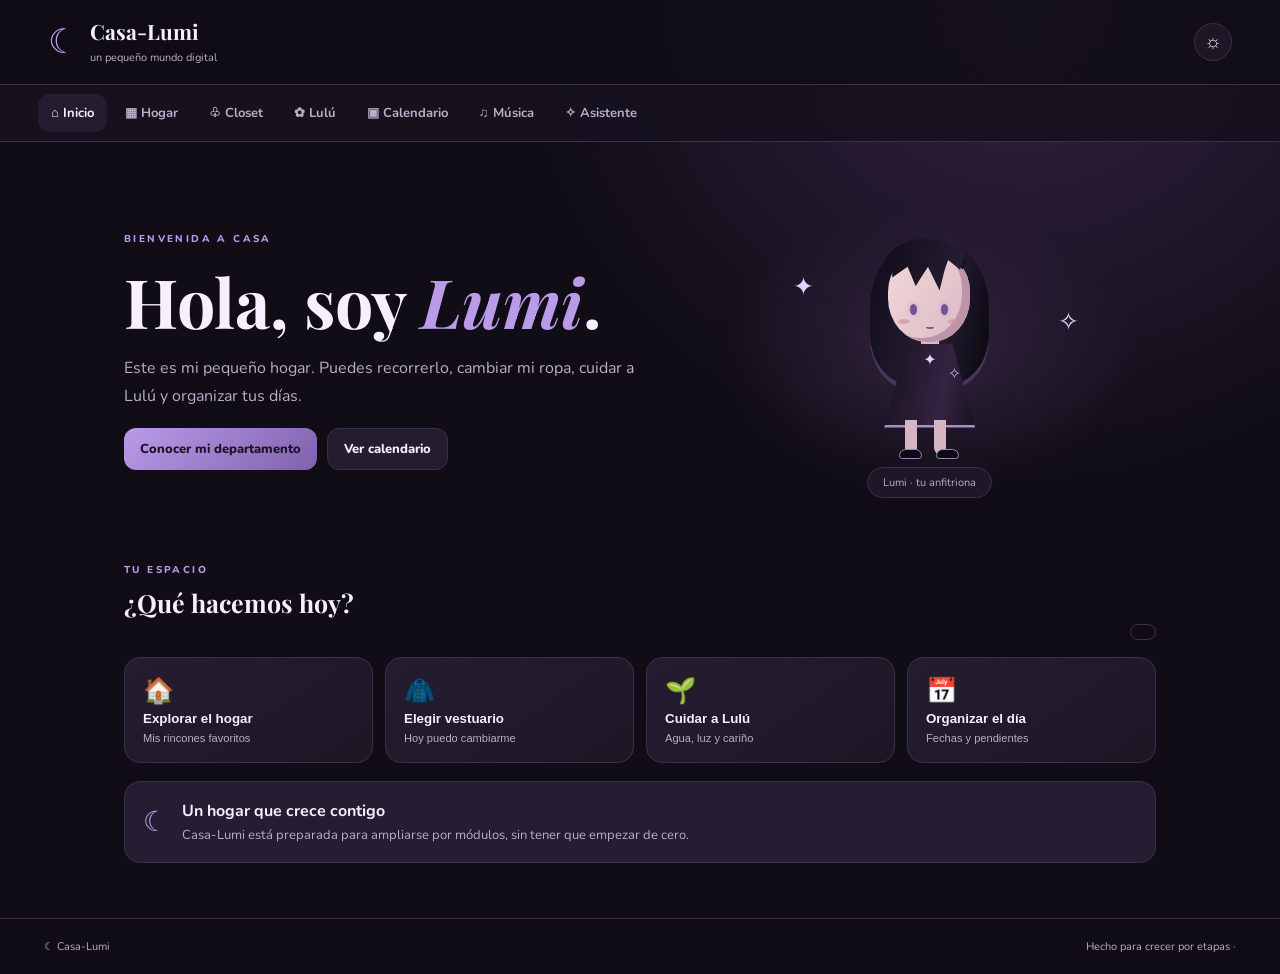
==== index.html @ 6a3a90c6 "Add files via upload" ====
<!doctype html>
<html lang="es">
<head>
<meta charset="utf-8"><meta name="viewport" content="width=device-width,initial-scale=1,viewport-fit=cover">
<meta name="theme-color" content="#17121f"><meta name="description" content="Casa-Lumi: el hogar digital de Lumi y Lulú">
<link rel="manifest" href="manifest.webmanifest"><link rel="icon" href="assets/icon.svg">
<link rel="stylesheet" href="styles.css"><title>Casa-Lumi</title>
</head>
<body>
<header class="topbar">
  <div class="brand"><span class="moon">☾</span><div><b>Casa-Lumi</b><small>un pequeño mundo digital</small></div></div>
  <div class="top-actions"><span id="clock"></span><button class="iconbtn" id="themeBtn" title="Cambiar ambiente">☼</button></div>
</header>
<nav class="tabs" aria-label="Secciones">
<button class="tab active" data-page="home">⌂ <span>Inicio</span></button>
<button class="tab" data-page="rooms">▦ <span>Hogar</span></button>
<button class="tab" data-page="closet">♧ <span>Closet</span></button>
<button class="tab" data-page="lulu">✿ <span>Lulú</span></button>
<button class="tab" data-page="calendar">▣ <span>Calendario</span></button>
<button class="tab" data-page="music">♫ <span>Música</span></button>
<button class="tab" data-page="assistant">✧ <span>Asistente</span></button>
</nav>
<main>
<section class="page active" id="page-home">
  <div class="hero">
    <div class="hero-copy"><p class="eyebrow">BIENVENIDA A CASA</p><h1>Hola, soy <em>Lumi</em>.</h1>
      <p>Este es mi pequeño hogar. Puedes recorrerlo, cambiar mi ropa, cuidar a Lulú y organizar tus días.</p>
      <div class="actions"><button class="primary" data-go="rooms">Conocer mi departamento</button><button class="secondary" data-go="calendar">Ver calendario</button></div>
    </div>
    <div class="character-wrap"><div class="spark s1">✦</div><div class="spark s2">✧</div><div id="lumi" class="lumi idle" aria-label="Personaje Lumi">
      <div class="hair back"></div><div class="body"><div class="neck"></div><div class="face"><span class="bang"></span><i class="eye left"></i><i class="eye right"></i><span class="blush l"></span><span class="blush r"></span><span class="mouth"></span></div><div class="hair front"></div></div>
      <div class="outfit"><span class="collar">✦</span><span class="bow">✧</span></div><div class="legs"><i></i><i></i></div><div class="shoes"><i></i><i></i></div>
    </div><div class="nameplate">Lumi · tu anfitriona</div></div>
  </div>
  <div class="section-head"><div><p class="eyebrow">TU ESPACIO</p><h2>¿Qué hacemos hoy?</h2></div><span class="soft-pill" id="dateLabel"></span></div>
  <div class="quick-grid">
    <button class="quick-card" data-go="rooms"><span>🏠</span><b>Explorar el hogar</b><small>Mis rincones favoritos</small></button>
    <button class="quick-card" data-go="closet"><span>🧥</span><b>Elegir vestuario</b><small>Hoy puedo cambiarme</small></button>
    <button class="quick-card" data-go="lulu"><span>🌱</span><b>Cuidar a Lulú</b><small>Agua, luz y cariño</small></button>
    <button class="quick-card" data-go="calendar"><span>📅</span><b>Organizar el día</b><small>Fechas y pendientes</small></button>
  </div>
  <div class="quote-card"><span>☾</span><div><b>Un hogar que crece contigo</b><p>Casa-Lumi está preparada para ampliarse por módulos, sin tener que empezar de cero.</p></div></div>
</section>

<section class="page" id="page-rooms">
  <div class="section-head"><div><p class="eyebrow">RECORRIDO</p><h1>Mi departamento</h1><p class="muted">Elige una habitación para visitarla conmigo.</p></div></div>
  <div class="room-layout"><div class="room-list" id="roomList"></div><article class="room-detail" id="roomDetail"><div class="room-art bedroom"><span>☾</span><span>✦</span><span>✧</span></div><h2>Mi dormitorio</h2><p>Un rincón tranquilo para descansar.</p></article></div>
  <div class="character-actions"><button class="secondary" data-action="walk">Caminar</button><button class="secondary" data-action="sit">Sentarme</button><button class="secondary" data-action="read">Leer</button><button class="secondary" data-action="rest">Descansar</button><span id="actionStatus" class="muted">Lumi está en casa.</span></div>
</section>

<section class="page" id="page-closet">
  <p class="eyebrow">ARMARIO DE LUMI</p><h1>Mi closet</h1><p class="muted">Selecciona un conjunto. El personaje conservará su identidad y cambiará su ropa.</p>
  <div class="two-col"><div class="panel"><label for="season">Temporada / ocasión</label><select id="season"><option value="everyday">Cotidiano</option><option value="summer">Verano · dic-feb</option><option value="autumn">Otoño · mar-may</option><option value="winter">Invierno · jun-ago</option><option value="spring">Primavera · sep-nov</option><option value="party">Celebración</option><option value="sleep">Pijama</option></select><div id="outfitList" class="outfit-list"></div></div>
  <div class="panel closet-preview"><div class="character-wrap small"><div class="lumi idle" id="lumiPreview"><div class="hair back"></div><div class="body"><div class="neck"></div><div class="face"><span class="bang"></span><i class="eye left"></i><i class="eye right"></i><span class="blush l"></span><span class="blush r"></span><span class="mouth"></span></div><div class="hair front"></div></div><div class="outfit"><span class="collar">✦</span><span class="bow">✧</span></div><div class="legs"><i></i><i></i></div><div class="shoes"><i></i><i></i></div></div></div><h3 id="outfitName">Conjunto habitual</h3><p id="outfitDescription" class="muted">Negro y lavanda, con detalles plateados.</p></div></div>
</section>

<section class="page" id="page-lulu">
  <p class="eyebrow">RINCÓN VERDE</p><h1>Lulú 🌱</h1><p class="muted">Nuestra suculenta virtual. Sus cuidados se guardan en este dispositivo.</p>
  <div class="lulu-layout"><div class="panel plant-panel"><div class="plant"><div class="leaf l1"></div><div class="leaf l2"></div><div class="leaf l3"></div><div class="leaf l4"></div><div class="plant-face">:3</div><div class="pot"><span>✦</span></div></div><h2 id="luluMood">Lulú está contenta</h2><p id="luluMessage" class="muted">Gracias por venir a visitarme.</p><div class="care-stats"><div><label>Agua</label><div class="meter"><i id="waterBar"></i></div><small id="waterText"></small></div><div><label>Luz</label><div class="meter"><i id="lightBar"></i></div><small id="lightText"></small></div><div><label>Ánimo</label><div class="meter"><i id="loveBar"></i></div><small id="loveText"></small></div></div><div class="actions centered"><button class="primary" id="waterBtn">💧 Regar</button><button class="secondary" id="lightBtn">☀ Dar luz</button><button class="secondary" id="talkPlantBtn">♡ Acompañar</button></div></div>
  <div class="panel"><h3>Cuidados recientes</h3><ul id="careHistory" class="history"></ul><p class="tiny muted">Es un juego de cuidado virtual; no sustituye las necesidades de una planta real. Los indicadores son suaves y no hay pérdida permanente de Lulú.</p></div></div>
</section>

<section class="page" id="page-calendar">
  <p class="eyebrow">ORGANIZACIÓN</p><h1>Calendario de Lumi</h1><p class="muted">Anota acontecimientos, tareas y recordatorios importantes.</p>
  <div class="calendar-toolbar"><button class="secondary" id="prevMonth">‹</button><h2 id="monthTitle"></h2><button class="secondary" id="nextMonth">›</button><button class="secondary" id="todayBtn">Hoy</button></div>
  <div class="calendar-grid" id="calendarGrid"></div>
  <div class="calendar-bottom"><div class="panel"><h3 id="selectedDateTitle">Eventos del día</h3><div id="eventList"></div></div>
  <form class="panel event-form" id="eventForm"><h3>Agregar evento</h3><label>Título<input id="eventTitle" required maxlength="90" placeholder="Ej. Cumpleaños"></label><label>Fecha<input id="eventDate" type="date" required></label><label>Hora (opcional)<input id="eventTime" type="time"></label><label>Categoría<select id="eventCategory"><option>Personal</option><option>Familia</option><option>Trabajo</option><option>Celebración</option><option>Recordatorio</option></select></label><label>Notas<textarea id="eventNotes" rows="2" placeholder="Detalles importantes..."></textarea></label><button class="primary" type="submit">Guardar evento</button></form></div>
  <div class="actions"><button class="secondary" id="exportBtn">Exportar respaldo</button><label class="secondary file-label">Importar respaldo<input type="file" id="importFile" accept="application/json"></label></div>
</section>

<section class="page" id="page-music">
  <p class="eyebrow">AMBIENTE MUSICAL</p><h1>Música en casa</h1><p class="muted">Accesos a tus plataformas favoritas. La reproducción depende de las funciones y permisos de cada servicio.</p>
  <div class="music-grid"><div class="panel music-card"><div class="music-icon">♫</div><h2>Spotify</h2><p>Abre Spotify para elegir tus canciones o listas. La integración oficial avanzada requiere autorización de tu cuenta y configuración adicional.</p><a class="primary linkbtn" href="https://open.spotify.com/" target="_blank" rel="noopener">Abrir Spotify</a><label>Enlace a una lista o canción<input id="spotifyUrl" type="url" placeholder="https://open.spotify.com/playlist/..."></label><button class="secondary" id="spotifySave">Guardar enlace</button><div id="spotifySaved" class="saved-link"></div></div>
  <div class="panel music-card"><div class="music-icon">▶</div><h2>YouTube</h2><p>Pega un enlace de video o lista para abrirlo aquí mediante el reproductor integrado cuando el contenido permita inserción.</p><label>Enlace de YouTube<input id="youtubeUrl" type="url" placeholder="https://www.youtube.com/watch?v=..."></label><button class="secondary" id="youtubeLoad">Cargar reproductor</button><div id="youtubePlayer" class="youtube-player"><p class="muted">Tu reproductor aparecerá aquí.</p></div></div></div>
  <p class="tiny muted">La aplicación no solicita ni guarda contraseñas. Nunca compartas credenciales en esta página.</p>
</section>

<section class="page" id="page-assistant">
  <p class="eyebrow">ESCRITORIO DE LUMI</p><h1>Mi espacio de asistente</h1>
  <div class="panel"><div class="assistant-intro"><div class="mini-avatar">☾</div><div><h2>Estoy aquí para organizar contigo.</h2><p class="muted">En esta primera versión puedo guardar notas y tareas localmente. Para conversar con una IA real se necesita conectar un backend seguro.</p></div></div>
  <form id="noteForm" class="note-form"><label>Nueva nota o tarea<textarea id="noteText" rows="3" placeholder="Escribe algo que quieras guardar..."></textarea></label><button class="primary">Guardar nota</button></form><h3>Mis notas</h3><ul id="notesList" class="history"></ul></div>
  <div class="panel warning"><b>Conexión de IA pendiente</b><p>El proyecto incluye una guía para conectar un servicio de IA mediante un servidor seguro. No pongas claves secretas en GitHub, HTML o JavaScript público.</p></div>
</section>
</main>
<footer><span>☾ Casa-Lumi</span><span>Hecho para crecer por etapas · <span id="year"></span></span></footer>
<script src="app.js"></script>
</body></html>
---- styles.css ----
@import url('https://fonts.googleapis.com/css2?family=Nunito:wght@400;600;700;800&family=Playfair+Display:ital,wght@0,600;0,700;1,600&display=swap');
:root{--bg:#100d16;--panel:#1c1725;--panel2:#241d30;--text:#f5efff;--muted:#b9adc8;--accent:#b99be8;--accent2:#8061ad;--line:#3b304b;--pink:#d8a8c7;--shadow:0 16px 45px #0005}
*{box-sizing:border-box}body{margin:0;background:radial-gradient(ellipse at 80% 0%,#342344 0,transparent 35%),var(--bg);color:var(--text);font-family:Nunito,system-ui,sans-serif;min-height:100vh}.topbar{display:flex;align-items:center;justify-content:space-between;padding:17px clamp(16px,4vw,48px);border-bottom:1px solid var(--line);background:#100d16d9;position:sticky;top:0;z-index:5;backdrop-filter:blur(14px)}.brand{display:flex;align-items:center;gap:12px}.brand b{display:block;font:700 21px 'Playfair Display',serif}.brand small{color:var(--muted);font-size:11px}.moon{font-size:34px;color:var(--accent)}.top-actions{display:flex;gap:12px;align-items:center;color:var(--muted);font-size:12px}.iconbtn{border:1px solid var(--line);background:var(--panel);color:var(--text);border-radius:50%;width:38px;height:38px;font-size:19px}.tabs{display:flex;gap:5px;padding:9px clamp(8px,3vw,38px);overflow:auto;position:sticky;top:70px;z-index:4;background:#17121feb;backdrop-filter:blur(12px);border-bottom:1px solid var(--line)}.tab{white-space:nowrap;background:transparent;color:var(--muted);border:0;border-radius:12px;padding:10px 13px;font:700 13px Nunito;cursor:pointer}.tab.active,.tab:hover{background:var(--panel2);color:var(--text)}main{max-width:1120px;margin:auto;padding:28px clamp(15px,4vw,44px) 55px}.page{display:none;animation:fade .3s ease}.page.active{display:block}@keyframes fade{from{opacity:.35;transform:translateY(5px)}to{opacity:1;transform:none}}h1,h2,h3,p{margin-top:0}h1{font:700 clamp(30px,5vw,46px) 'Playfair Display',serif;margin-bottom:9px}h2{font:700 25px 'Playfair Display',serif}h3{font-size:18px}.muted{color:var(--muted)}.eyebrow{font-size:10px;letter-spacing:2.4px;color:var(--accent);font-weight:800;margin-bottom:9px}.hero{display:grid;grid-template-columns:1.1fr .9fr;align-items:center;gap:24px;padding:26px 0 42px}.hero-copy>p:not(.eyebrow){color:var(--muted);max-width:520px;line-height:1.7}.hero h1{font-size:clamp(40px,7vw,68px)}h1 em{color:var(--accent);font-style:italic}.actions{display:flex;gap:10px;flex-wrap:wrap;margin-top:18px}.primary,.secondary{border:1px solid var(--line);border-radius:12px;padding:11px 16px;font:800 13px Nunito;cursor:pointer;text-decoration:none;display:inline-flex;align-items:center;justify-content:center}.primary{background:linear-gradient(135deg,#b99be8,#8061ad);color:#1b1224;border:0}.secondary{background:var(--panel2);color:var(--text)}button:hover,.linkbtn:hover{filter:brightness(1.12);transform:translateY(-1px)}.character-wrap{min-height:310px;display:flex;align-items:center;justify-content:center;position:relative;background:radial-gradient(ellipse,#44305288,transparent 65%)}.nameplate{position:absolute;bottom:8px;background:#211a2ccc;border:1px solid var(--line);padding:7px 15px;border-radius:20px;color:var(--muted);font-size:11px}.spark{position:absolute;color:#e4d4ff;font-size:25px;animation:twinkle 2.5s infinite}.s1{top:24%;left:20%}.s2{top:35%;right:17%;animation-delay:1s}@keyframes twinkle{50%{opacity:.25;transform:scale(.7)}}.lumi{position:relative;width:150px;height:245px;transform-origin:bottom center;animation:breathe 3.4s ease-in-out infinite}.lumi .hair.back{position:absolute;width:119px;height:148px;left:16px;top:8px;background:linear-gradient(100deg,#100d19,#282036 55%,#090810);border-radius:48% 48% 35% 35%;box-shadow:0 5px 0 #49355f}.body{position:absolute;top:0;left:29px;width:92px;height:132px}.face{position:absolute;top:22px;left:5px;width:82px;height:91px;border-radius:45% 45% 48% 48%;background:linear-gradient(120deg,#f2d9d8,#d9b8c4);box-shadow:inset -8px -4px #bd94a8}.bang{position:absolute;top:-3px;left:4px;width:78px;height:40px;background:#17121f;border-radius:60% 60% 30% 20%;clip-path:polygon(0 0,100% 0,91% 55%,72% 30%,61% 88%,48% 42%,32% 90%,22% 45%,0 75%)}.eye{position:absolute;top:53px;width:7px;height:11px;background:#74528e;border-radius:50%;box-shadow:0 0 4px #b99be8}.eye.left{left:22px}.eye.right{right:22px}.blush{position:absolute;top:68px;width:12px;height:5px;background:#d68fa9;border-radius:50%;opacity:.7}.blush.l{left:10px}.blush.r{right:10px}.mouth{position:absolute;top:74px;left:38px;width:8px;height:4px;border-bottom:2px solid #865c70;border-radius:50%}.hair.front{position:absolute;top:10px;left:2px;width:85px;height:52px;border-radius:55% 55% 20% 15%;background:linear-gradient(110deg,#100d19,#2b2038);clip-path:polygon(0 0,100% 0,88% 60%,73% 40%,64% 100%,49% 50%,36% 92%,24% 45%,0 70%)}.neck{position:absolute;top:105px;left:38px;width:18px;height:20px;background:#dcb8c2}.outfit{position:absolute;top:115px;left:30px;width:91px;height:84px;background:linear-gradient(100deg,#17121f,#352342 65%,#17121f);clip-path:polygon(25% 0,75% 0,100% 100%,0 100%);border-bottom:3px solid #a88bc9}.collar{position:absolute;top:5px;left:39px;color:#e3d1ff}.bow{position:absolute;top:19px;right:14px;color:#c5a8e9}.legs{position:absolute;top:191px;left:51px;display:flex;gap:17px}.legs i{width:12px;height:34px;background:#d6b4c1;border-radius:0 0 7px 7px}.shoes{position:absolute;top:220px;left:45px;display:flex;gap:14px}.shoes i{width:23px;height:10px;border-radius:10px 10px 5px 5px;background:#0c0a12;border:1px solid #9e83c1}.lumi.walk{animation:walk .65s ease-in-out infinite alternate}.lumi.sit{transform:scaleY(.78) translateY(24px)}.lumi.read .face{transform:rotate(5deg)}.lumi.rest{transform:rotate(90deg) translateX(18px) scale(.85)}@keyframes breathe{50%{transform:translateY(-4px)}}@keyframes walk{to{transform:translateX(8px) rotate(2deg)}}.section-head{display:flex;justify-content:space-between;align-items:end;gap:12px;margin:15px 0 17px}.soft-pill{border:1px solid var(--line);border-radius:30px;padding:7px 12px;color:var(--muted);font-size:11px}.quick-grid{display:grid;grid-template-columns:repeat(4,1fr);gap:12px}.quick-card{display:flex;flex-direction:column;align-items:flex-start;gap:6px;text-align:left;padding:18px;border:1px solid var(--line);border-radius:16px;background:linear-gradient(145deg,var(--panel2),var(--panel));color:var(--text);cursor:pointer}.quick-card>span{font-size:25px}.quick-card small{color:var(--muted)}.quote-card{display:flex;gap:14px;align-items:center;padding:18px;margin-top:18px;background:#251d31;border:1px solid var(--line);border-radius:16px}.quote-card>span{font-size:28px;color:var(--accent)}.quote-card p{margin:4px 0 0;color:var(--muted);font-size:13px}.room-layout{display:grid;grid-template-columns:250px 1fr;gap:16px}.room-list{display:grid;gap:8px;align-content:start}.room-choice{padding:13px;border:1px solid var(--line);border-radius:12px;background:var(--panel);color:var(--text);text-align:left;cursor:pointer}.room-choice.active{border-color:var(--accent);background:var(--panel2)}.room-detail,.panel{background:var(--panel);border:1px solid var(--line);border-radius:18px;padding:20px}.room-art{height:180px;border-radius:13px;margin-bottom:17px;display:flex;align-items:center;justify-content:center;font-size:42px;gap:35px;background:linear-gradient(145deg,#49345b,#1b1524 70%);position:relative;overflow:hidden}.room-art:before{content:"";position:absolute;width:110px;height:110px;border-radius:50%;background:#d9c4f0;opacity:.1;right:15%;top:15%}.room-art span{z-index:1;color:#eadbff}.character-actions{display:flex;align-items:center;gap:8px;flex-wrap:wrap;margin-top:15px}.two-col,.lulu-layout,.calendar-bottom,.music-grid{display:grid;grid-template-columns:1fr 1fr;gap:16px;margin-top:18px}.panel label,.event-form label,.music-card label{display:grid;gap:6px;color:var(--muted);font-size:12px;margin:12px 0}.panel input,.panel select,.panel textarea,.music-card input{width:100%;padding:11px;border:1px solid var(--line);border-radius:10px;background:#120e19;color:var(--text);font:14px Nunito}.outfit-list{display:grid;gap:8px;margin-top:15px}.outfit-option{background:var(--panel2);border:1px solid var(--line);padding:11px;border-radius:10px;text-align:left;color:var(--text);cursor:pointer}.outfit-option.active{border-color:var(--accent)}.closet-preview{display:flex;flex-direction:column;align-items:center;justify-content:center;text-align:center;min-height:350px}.character-wrap.small{min-height:260px;width:100%}.character-wrap.small .lumi{transform:scale(.9)}.plant-panel{text-align:center}.plant{height:185px;position:relative;width:190px;margin:5px auto 15px}.leaf{position:absolute;background:linear-gradient(145deg,#a9c99d,#547d67);border:2px solid #344f43;width:46px;height:70px;border-radius:90% 10% 90% 10%;left:72px;top:35px;transform-origin:bottom center}.leaf.l1{transform:rotate(-45deg);left:35px;top:52px}.leaf.l2{transform:rotate(45deg);left:105px;top:52px}.leaf.l3{transform:rotate(-15deg);left:54px;top:17px}.leaf.l4{transform:rotate(15deg);left:91px;top:15px}.plant-face{position:absolute;z-index:2;top:91px;left:81px;color:#27372c;font-weight:900;font-size:13px}.pot{position:absolute;bottom:0;left:55px;width:80px;height:66px;background:linear-gradient(90deg,#100d16,#30283a,#100d16);clip-path:polygon(0 0,100% 0,86% 100%,14% 100%);border-top:4px solid #aaa0b9;color:#d6c2ed;padding-top:15px}.care-stats{display:grid;gap:11px;text-align:left;margin:20px 0}.care-stats>div{display:grid;grid-template-columns:55px 1fr 45px;gap:8px;align-items:center;font-size:12px}.meter{height:8px;background:#0d0a12;border-radius:9px;overflow:hidden}.meter i{display:block;height:100%;background:linear-gradient(90deg,#8c73b1,#b4d5a1);width:50%;border-radius:9px}.centered{justify-content:center}.history{padding-left:20px;color:var(--muted);font-size:13px;line-height:1.9}.tiny{font-size:11px;line-height:1.6}.calendar-toolbar{display:flex;align-items:center;gap:10px;margin:20px 0}.calendar-toolbar h2{margin:0 auto 0 5px}.calendar-grid{display:grid;grid-template-columns:repeat(7,1fr);gap:5px}.day-name{text-align:center;color:var(--muted);font-size:11px;padding:8px 0}.day-cell{min-height:62px;border:1px solid var(--line);background:var(--panel);border-radius:9px;color:var(--text);padding:7px;text-align:left;cursor:pointer;font:13px Nunito}.day-cell.muted-day{opacity:.35}.day-cell.today{border-color:var(--accent)}.day-cell.selected{background:#45345a}.day-cell.has-event:after{content:"•";display:block;color:#c6a5ed;font-size:19px;line-height:10px}.calendar-bottom{align-items:start}.event-item{padding:10px 0;border-bottom:1px solid var(--line);display:flex;justify-content:space-between;gap:10px;font-size:13px}.event-item button{background:transparent;border:0;color:#dba7c4;cursor:pointer}.file-label{cursor:pointer}.file-label input{display:none}.music-icon{font-size:36px;color:var(--accent)}.linkbtn{margin:5px 0 12px}.youtube-player iframe{width:100%;aspect-ratio:16/9;border:0;border-radius:12px}.saved-link a{color:var(--accent)}.assistant-intro{display:flex;gap:14px;align-items:center}.mini-avatar{width:56px;height:56px;display:grid;place-items:center;background:var(--panel2);border-radius:50%;font-size:30px;color:var(--accent)}.note-form{display:flex;gap:12px;align-items:end}.note-form label{flex:1}.note-item{display:flex;justify-content:space-between;gap:10px;border-bottom:1px solid var(--line);padding:9px 0}.note-item button{background:none;border:0;color:#dba7c4}.warning{margin-top:16px;border-color:#725a42}.warning p{color:var(--muted);margin:6px 0 0;font-size:13px}footer{border-top:1px solid var(--line);padding:20px clamp(15px,4vw,44px);display:flex;justify-content:space-between;color:var(--muted);font-size:11px}
body.light{--bg:#eee8f5;--panel:#fffaff;--panel2:#f1e9fa;--text:#30253a;--muted:#74677e;--line:#d9cbe5;background:radial-gradient(ellipse at 80% 0%,#e1d1f2,transparent 40%),var(--bg)}body.light .topbar,body.light .tabs{background:#f7f1f9ed}body.light .panel input,body.light .panel select,body.light .panel textarea{background:#fffaff;color:#30253a}
@media(max-width:720px){.tabs{top:68px}.tab{padding:9px 10px}.tab span{font-size:11px}.hero{grid-template-columns:1fr;padding-top:12px}.hero-copy{text-align:center}.hero-copy>p:not(.eyebrow){margin-inline:auto}.actions{justify-content:center}.character-wrap{min-height:280px}.quick-grid{grid-template-columns:repeat(2,1fr)}.room-layout{grid-template-columns:1fr}.room-list{grid-template-columns:repeat(2,1fr)}.two-col,.lulu-layout,.calendar-bottom,.music-grid{grid-template-columns:1fr}.calendar-grid{gap:3px}.day-cell{min-height:48px;padding:5px;font-size:12px}.day-name{font-size:9px}.note-form{display:block}.note-form button{width:100%}.section-head{align-items:start;flex-direction:column}.top-actions #clock{display:none}}

/* Variantes visuales del vestuario: el mismo personaje conserva su identidad. */
.lumi[class*="look-summer"] .outfit{background:linear-gradient(100deg,#46335c,#a78acb 65%,#46335c);border-bottom-color:#e5d3fa}
.lumi[class*="look-autumn"] .outfit{background:linear-gradient(100deg,#211822,#76516c 65%,#211822);border-bottom-color:#c99c83}
.lumi[class*="look-winter"] .outfit{background:linear-gradient(100deg,#11131e,#46506d 65%,#11131e);border-bottom-color:#c5d1e7}
.lumi[class*="look-spring"] .outfit{background:linear-gradient(100deg,#261a32,#866b9f 65%,#261a32);border-bottom-color:#d6b4d6}
.lumi[class*="look-party"] .outfit{background:linear-gradient(100deg,#09080e,#5d3e70 65%,#09080e);border-bottom-color:#e4d0ff}
.lumi[class*="look-sleep"] .outfit{background:linear-gradient(100deg,#28203a,#51466a 65%,#28203a);border-bottom-color:#c8b6e9}
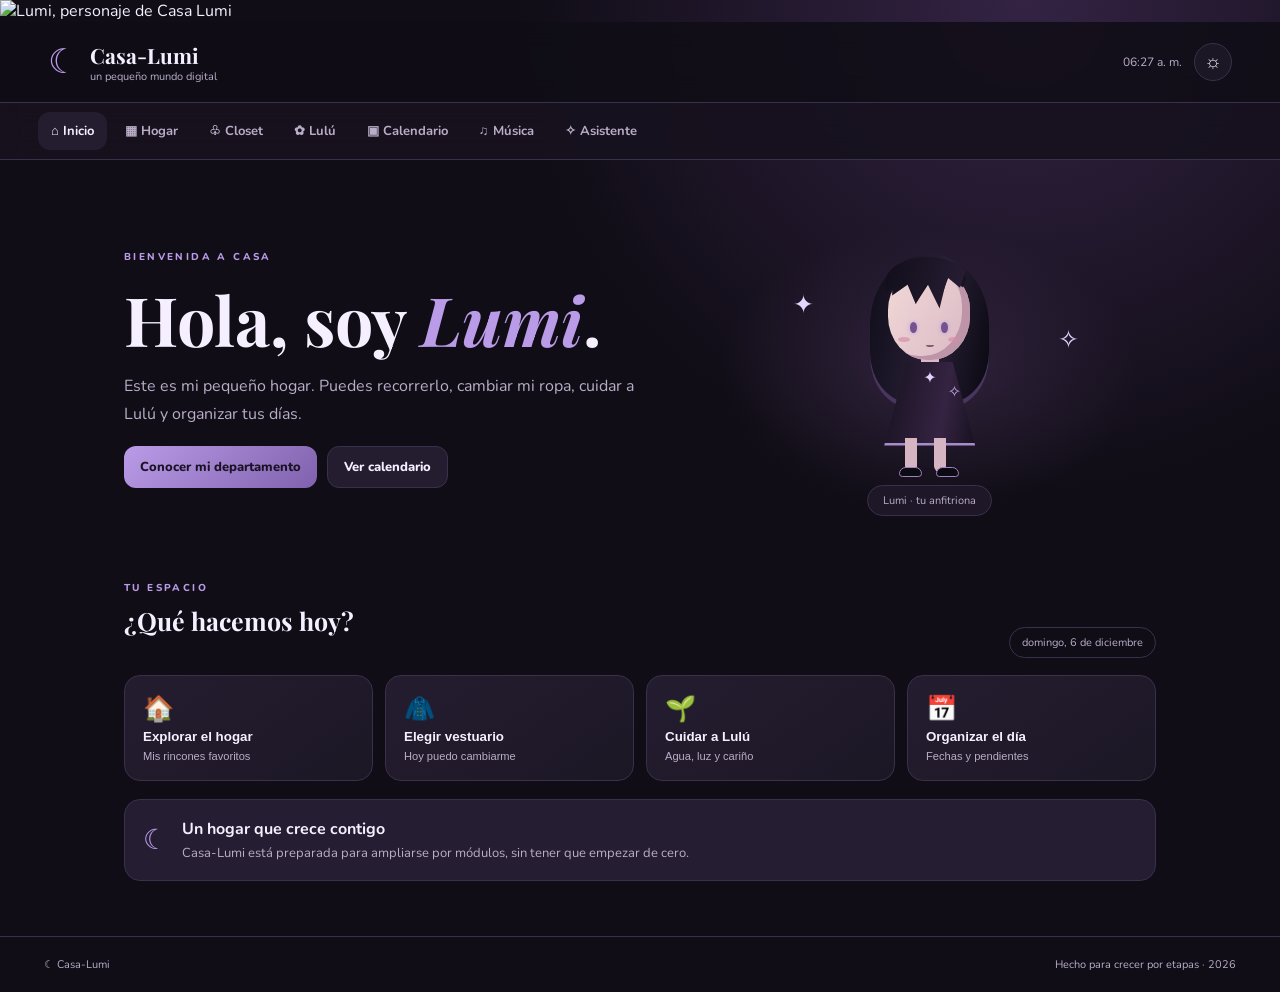
==== commit b0f0bb8b: "Add Lumi character image to index.html" ====
--- a/index.html
+++ b/index.html
@@ -1,3 +1,9 @@
+<div class="lumi-personaje">
+  <img
+    src="assets/lumi.gif"
+    alt="Lumi, personaje de Casa Lumi"
+    class="lumi-imagen"
+</div>
 <!doctype html>
 <html lang="es">
 <head>
@@ -85,4 +91,4 @@
 </main>
 <footer><span>☾ Casa-Lumi</span><span>Hecho para crecer por etapas · <span id="year"></span></span></footer>
 <script src="app.js"></script>
-</body></html>+</body></html>
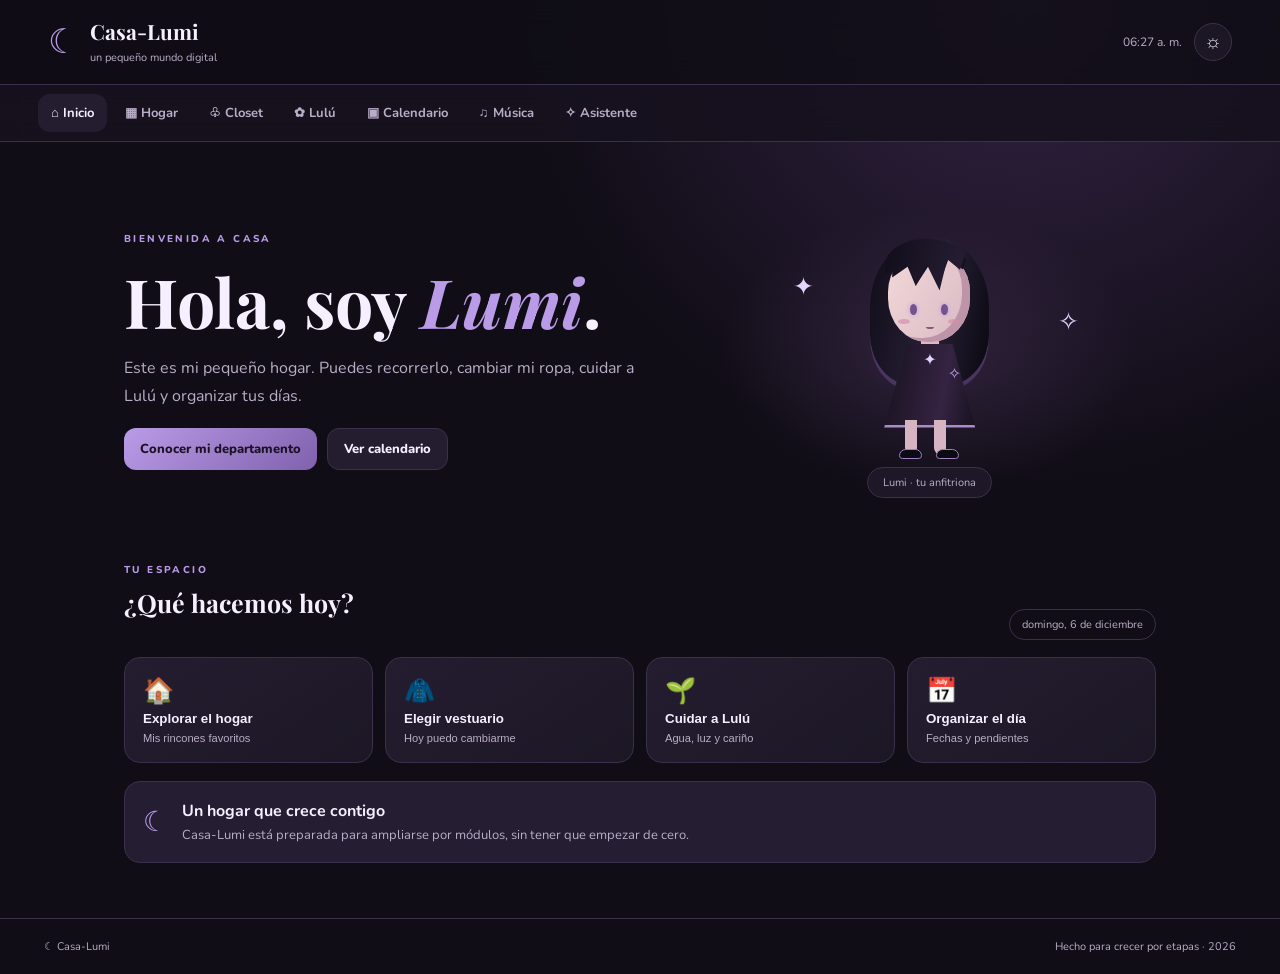
==== commit 0d5110d7: "Refactor index.html to remove duplicates and enhance layout Removed duplicate meta tags and improved" ====
--- a/index.html
+++ b/index.html
@@ -1,22 +1,31 @@
-<div class="lumi-personaje">
-  <img
-    src="assets/lumi.gif"
-    alt="Lumi, personaje de Casa Lumi"
-    class="lumi-imagen"
-</div>
 <!doctype html>
 <html lang="es">
 <head>
-<meta charset="utf-8"><meta name="viewport" content="width=device-width,initial-scale=1,viewport-fit=cover">
-<meta name="theme-color" content="#17121f"><meta name="description" content="Casa-Lumi: el hogar digital de Lumi y Lulú">
-<link rel="manifest" href="manifest.webmanifest"><link rel="icon" href="assets/icon.svg">
-<link rel="stylesheet" href="styles.css"><title>Casa-Lumi</title>
+<meta charset="utf-8">
+<meta name="viewport" content="width=device-width,initial-scale=1,viewport-fit=cover">
+<meta name="theme-color" content="#17121f">
+<meta name="description" content="Casa-Lumi: el hogar digital de Lumi y Lulú">
+<link rel="manifest" href="manifest.webmanifest">
+<link rel="icon" href="assets/icon.svg">
+<link rel="stylesheet" href="styles.css">
+<title>Casa-Lumi</title>
 </head>
 <body>
+
 <header class="topbar">
-  <div class="brand"><span class="moon">☾</span><div><b>Casa-Lumi</b><small>un pequeño mundo digital</small></div></div>
-  <div class="top-actions"><span id="clock"></span><button class="iconbtn" id="themeBtn" title="Cambiar ambiente">☼</button></div>
+  <div class="brand">
+    <span class="moon">☾</span>
+    <div>
+      <b>Casa-Lumi</b>
+      <small>un pequeño mundo digital</small>
+    </div>
+  </div>
+  <div class="top-actions">
+    <span id="clock"></span>
+    <button class="iconbtn" id="themeBtn" title="Cambiar ambiente">☼</button>
+  </div>
 </header>
+  
 <nav class="tabs" aria-label="Secciones">
 <button class="tab active" data-page="home">⌂ <span>Inicio</span></button>
 <button class="tab" data-page="rooms">▦ <span>Hogar</span></button>
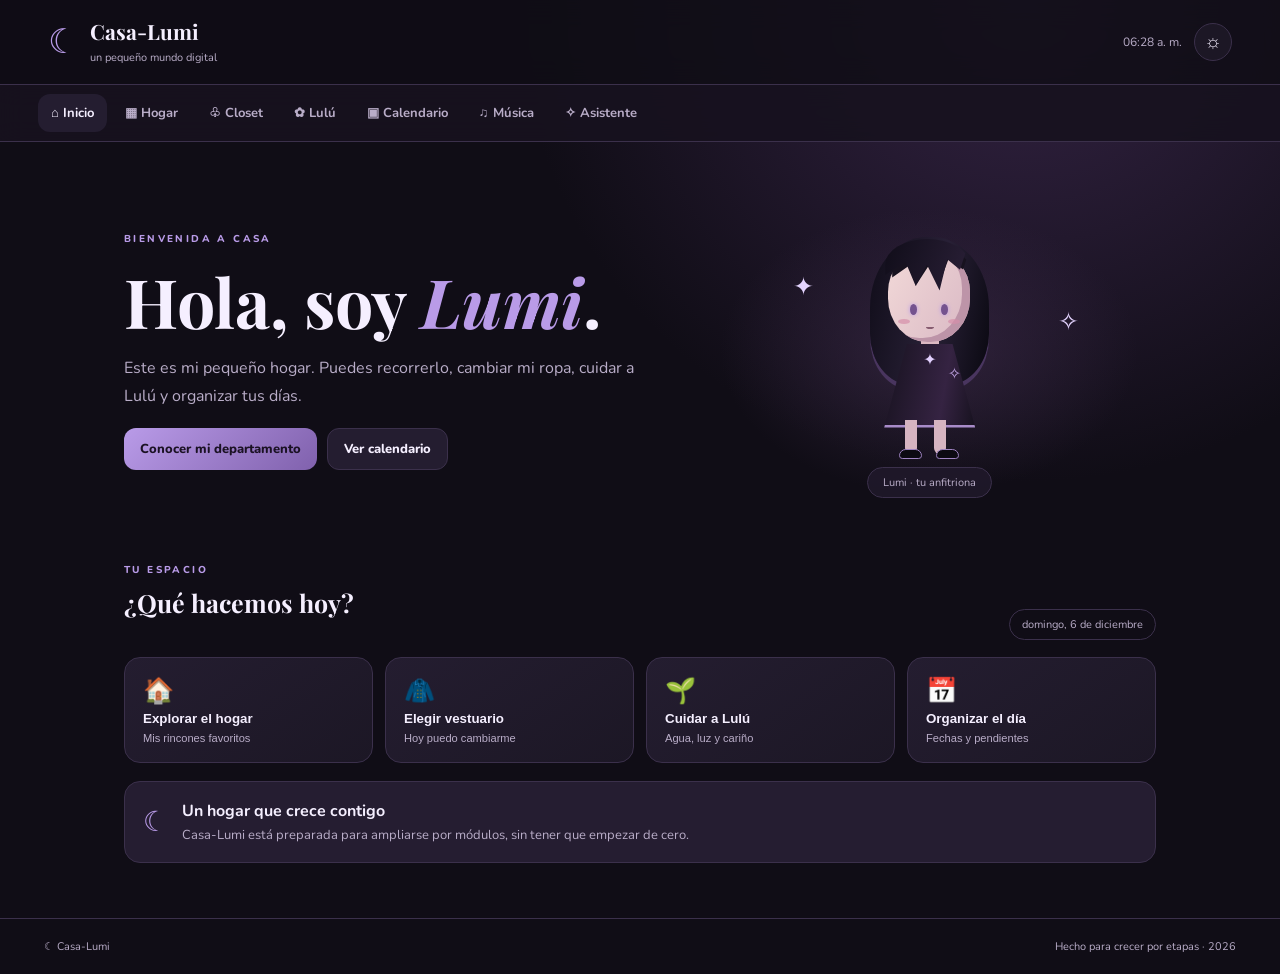
==== commit 806a579b: "Implement bedroom connection script in index.html Added a script for bedroom connection without modi" ====
--- a/index.html
+++ b/index.html
@@ -9,23 +9,21 @@
 <link rel="icon" href="assets/icon.svg">
 <link rel="stylesheet" href="styles.css">
 <title>Casa-Lumi</title>
+<style>
+/* Complemento aislado: no modifica el diseño existente */
+#vestidor-magico{margin-top:22px;padding:18px;border:1px solid #8061ad;border-radius:18px;background:#241d30;color:#f5efff;text-align:center}
+#vestidor-magico .vestidor-controles{display:flex;flex-wrap:wrap;gap:9px;justify-content:center;margin-top:14px}
+#vestidor-magico button{background:#342344;color:white;border:1px solid #b99be8;border-radius:12px;padding:10px 12px;cursor:pointer}
+#vestidor-magico button[aria-pressed="true"]{background:#8061ad;outline:2px solid #d8a8c7}
+#vestidor-magico .vestidor-personaje img{display:block;width:min(100%,260px);height:auto;margin:14px auto}
+#vestidor-magico #vestidor-estado{min-height:1.5em}
+</style>
 </head>
 <body>
-
 <header class="topbar">
-  <div class="brand">
-    <span class="moon">☾</span>
-    <div>
-      <b>Casa-Lumi</b>
-      <small>un pequeño mundo digital</small>
-    </div>
-  </div>
-  <div class="top-actions">
-    <span id="clock"></span>
-    <button class="iconbtn" id="themeBtn" title="Cambiar ambiente">☼</button>
-  </div>
+  <div class="brand"><span class="moon">☾</span><div><b>Casa-Lumi</b><small>un pequeño mundo digital</small></div></div>
+  <div class="top-actions"><span id="clock"></span><button class="iconbtn" id="themeBtn" title="Cambiar ambiente">☼</button></div>
 </header>
-  
 <nav class="tabs" aria-label="Secciones">
 <button class="tab active" data-page="home">⌂ <span>Inicio</span></button>
 <button class="tab" data-page="rooms">▦ <span>Hogar</span></button>
@@ -56,25 +54,29 @@
   </div>
   <div class="quote-card"><span>☾</span><div><b>Un hogar que crece contigo</b><p>Casa-Lumi está preparada para ampliarse por módulos, sin tener que empezar de cero.</p></div></div>
 </section>
-
 <section class="page" id="page-rooms">
   <div class="section-head"><div><p class="eyebrow">RECORRIDO</p><h1>Mi departamento</h1><p class="muted">Elige una habitación para visitarla conmigo.</p></div></div>
   <div class="room-layout"><div class="room-list" id="roomList"></div><article class="room-detail" id="roomDetail"><div class="room-art bedroom"><span>☾</span><span>✦</span><span>✧</span></div><h2>Mi dormitorio</h2><p>Un rincón tranquilo para descansar.</p></article></div>
   <div class="character-actions"><button class="secondary" data-action="walk">Caminar</button><button class="secondary" data-action="sit">Sentarme</button><button class="secondary" data-action="read">Leer</button><button class="secondary" data-action="rest">Descansar</button><span id="actionStatus" class="muted">Lumi está en casa.</span></div>
 </section>
-
 <section class="page" id="page-closet">
   <p class="eyebrow">ARMARIO DE LUMI</p><h1>Mi closet</h1><p class="muted">Selecciona un conjunto. El personaje conservará su identidad y cambiará su ropa.</p>
   <div class="two-col"><div class="panel"><label for="season">Temporada / ocasión</label><select id="season"><option value="everyday">Cotidiano</option><option value="summer">Verano · dic-feb</option><option value="autumn">Otoño · mar-may</option><option value="winter">Invierno · jun-ago</option><option value="spring">Primavera · sep-nov</option><option value="party">Celebración</option><option value="sleep">Pijama</option></select><div id="outfitList" class="outfit-list"></div></div>
   <div class="panel closet-preview"><div class="character-wrap small"><div class="lumi idle" id="lumiPreview"><div class="hair back"></div><div class="body"><div class="neck"></div><div class="face"><span class="bang"></span><i class="eye left"></i><i class="eye right"></i><span class="blush l"></span><span class="blush r"></span><span class="mouth"></span></div><div class="hair front"></div></div><div class="outfit"><span class="collar">✦</span><span class="bow">✧</span></div><div class="legs"><i></i><i></i></div><div class="shoes"><i></i><i></i></div></div></div><h3 id="outfitName">Conjunto habitual</h3><p id="outfitDescription" class="muted">Negro y lavanda, con detalles plateados.</p></div></div>
+  <div id="vestidor-magico">
+    <h2>🌙 Vestidor mágico de Lumi</h2><p>Elige mi ropa para cada ocasión 💜</p>
+    <div class="vestidor-personaje"><img id="lumi-vestidor" src="vestidor/assets/personaje.gif" alt="Lumi en su vestidor" onerror="this.hidden=true;document.getElementById('vestidor-imagen-aviso').hidden=false"></div>
+    <p id="vestidor-imagen-aviso" class="muted" hidden>Para mostrar el personaje animado, sube vestidor/assets/personaje.gif a GitHub.</p>
+    <div class="vestidor-controles">
+      <button type="button" data-ropa="primavera">🌸 Primavera</button><button type="button" data-ropa="verano">☀️ Verano</button><button type="button" data-ropa="otono">🍂 Otoño</button><button type="button" data-ropa="invierno">❄️ Invierno</button><button type="button" data-ropa="pijama">🌙 Pijama</button><button type="button" data-ropa="navidad">🎄 Navidad</button><button type="button" data-ropa="ano-nuevo">✨ Año Nuevo</button><button type="button" data-ropa="san-valentin">💜 San Valentín</button><button type="button" data-ropa="fiestas-patrias">🇨🇱 Fiestas Patrias</button>
+    </div><p id="vestidor-estado" aria-live="polite"></p>
+  </div>
 </section>
-
 <section class="page" id="page-lulu">
   <p class="eyebrow">RINCÓN VERDE</p><h1>Lulú 🌱</h1><p class="muted">Nuestra suculenta virtual. Sus cuidados se guardan en este dispositivo.</p>
   <div class="lulu-layout"><div class="panel plant-panel"><div class="plant"><div class="leaf l1"></div><div class="leaf l2"></div><div class="leaf l3"></div><div class="leaf l4"></div><div class="plant-face">:3</div><div class="pot"><span>✦</span></div></div><h2 id="luluMood">Lulú está contenta</h2><p id="luluMessage" class="muted">Gracias por venir a visitarme.</p><div class="care-stats"><div><label>Agua</label><div class="meter"><i id="waterBar"></i></div><small id="waterText"></small></div><div><label>Luz</label><div class="meter"><i id="lightBar"></i></div><small id="lightText"></small></div><div><label>Ánimo</label><div class="meter"><i id="loveBar"></i></div><small id="loveText"></small></div></div><div class="actions centered"><button class="primary" id="waterBtn">💧 Regar</button><button class="secondary" id="lightBtn">☀ Dar luz</button><button class="secondary" id="talkPlantBtn">♡ Acompañar</button></div></div>
   <div class="panel"><h3>Cuidados recientes</h3><ul id="careHistory" class="history"></ul><p class="tiny muted">Es un juego de cuidado virtual; no sustituye las necesidades de una planta real. Los indicadores son suaves y no hay pérdida permanente de Lulú.</p></div></div>
 </section>
-
 <section class="page" id="page-calendar">
   <p class="eyebrow">ORGANIZACIÓN</p><h1>Calendario de Lumi</h1><p class="muted">Anota acontecimientos, tareas y recordatorios importantes.</p>
   <div class="calendar-toolbar"><button class="secondary" id="prevMonth">‹</button><h2 id="monthTitle"></h2><button class="secondary" id="nextMonth">›</button><button class="secondary" id="todayBtn">Hoy</button></div>
@@ -83,14 +85,12 @@
   <form class="panel event-form" id="eventForm"><h3>Agregar evento</h3><label>Título<input id="eventTitle" required maxlength="90" placeholder="Ej. Cumpleaños"></label><label>Fecha<input id="eventDate" type="date" required></label><label>Hora (opcional)<input id="eventTime" type="time"></label><label>Categoría<select id="eventCategory"><option>Personal</option><option>Familia</option><option>Trabajo</option><option>Celebración</option><option>Recordatorio</option></select></label><label>Notas<textarea id="eventNotes" rows="2" placeholder="Detalles importantes..."></textarea></label><button class="primary" type="submit">Guardar evento</button></form></div>
   <div class="actions"><button class="secondary" id="exportBtn">Exportar respaldo</button><label class="secondary file-label">Importar respaldo<input type="file" id="importFile" accept="application/json"></label></div>
 </section>
-
 <section class="page" id="page-music">
   <p class="eyebrow">AMBIENTE MUSICAL</p><h1>Música en casa</h1><p class="muted">Accesos a tus plataformas favoritas. La reproducción depende de las funciones y permisos de cada servicio.</p>
   <div class="music-grid"><div class="panel music-card"><div class="music-icon">♫</div><h2>Spotify</h2><p>Abre Spotify para elegir tus canciones o listas. La integración oficial avanzada requiere autorización de tu cuenta y configuración adicional.</p><a class="primary linkbtn" href="https://open.spotify.com/" target="_blank" rel="noopener">Abrir Spotify</a><label>Enlace a una lista o canción<input id="spotifyUrl" type="url" placeholder="https://open.spotify.com/playlist/..."></label><button class="secondary" id="spotifySave">Guardar enlace</button><div id="spotifySaved" class="saved-link"></div></div>
   <div class="panel music-card"><div class="music-icon">▶</div><h2>YouTube</h2><p>Pega un enlace de video o lista para abrirlo aquí mediante el reproductor integrado cuando el contenido permita inserción.</p><label>Enlace de YouTube<input id="youtubeUrl" type="url" placeholder="https://www.youtube.com/watch?v=..."></label><button class="secondary" id="youtubeLoad">Cargar reproductor</button><div id="youtubePlayer" class="youtube-player"><p class="muted">Tu reproductor aparecerá aquí.</p></div></div></div>
   <p class="tiny muted">La aplicación no solicita ni guarda contraseñas. Nunca compartas credenciales en esta página.</p>
 </section>
-
 <section class="page" id="page-assistant">
   <p class="eyebrow">ESCRITORIO DE LUMI</p><h1>Mi espacio de asistente</h1>
   <div class="panel"><div class="assistant-intro"><div class="mini-avatar">☾</div><div><h2>Estoy aquí para organizar contigo.</h2><p class="muted">En esta primera versión puedo guardar notas y tareas localmente. Para conversar con una IA real se necesita conectar un backend seguro.</p></div></div>
@@ -100,4 +100,55 @@
 </main>
 <footer><span>☾ Casa-Lumi</span><span>Hecho para crecer por etapas · <span id="year"></span></span></footer>
 <script src="app.js"></script>
-</body></html>
+<script>
+/* Selección adicional del vestidor: no sobrescribe la lógica existente de app.js */
+(() => {
+  const botones = [...document.querySelectorAll('#vestidor-magico [data-ropa]')];
+  const estado = document.getElementById('vestidor-estado');
+  const clave = 'lumi.vestuario';
+  const temporada = {primavera:'spring',verano:'summer',otono:'autumn',invierno:'winter',pijama:'sleep',navidad:'party','ano-nuevo':'party','san-valentin':'party','fiestas-patrias':'party'};
+  function elegir(ropa, sincronizar) {
+    const boton = botones.find(b => b.dataset.ropa === ropa);
+    if (!boton) return;
+    botones.forEach(b => b.setAttribute('aria-pressed', String(b === boton)));
+    estado.textContent = '💜 Seleccionaste: ' + boton.textContent.trim() + '. La imagen del traje requiere sus capas gráficas.';
+    try { localStorage.setItem(clave, ropa); } catch (_) {}
+    if (sincronizar) {
+      const selector = document.getElementById('season');
+      if (selector && temporada[ropa]) {
+        selector.value = temporada[ropa];
+        selector.dispatchEvent(new Event('change', {bubbles:true}));
+      }
+    }
+  }
+  botones.forEach(b => b.addEventListener('click', () => elegir(b.dataset.ropa, true)));
+  let anterior = null;
+  try { anterior = localStorage.getItem(clave); } catch (_) {}
+  if (anterior) elegir(anterior, false);
+})();
+
+<script>
+/* CASA-LUMI 💜
+   Conexión del dormitorio
+   sin modificar app.js
+*/
+(() => {
+  const destino = "dormitorio.html";
+
+  document.addEventListener("click", (evento) => {
+    const boton = evento.target.closest(
+      '[data-room="dormitorio"],' +
+      '[data-room="bedroom"],' +
+      '[data-room="dormitory"]'
+    );
+
+    if (!boton) return;
+
+    evento.preventDefault();
+    evento.stopImmediatePropagation();
+
+    window.location.href = destino;
+  }, true);
+})();
+</body>
+</html>
--- a/styles.css
+++ b/styles.css
@@ -4,6 +4,59 @@
 body.light{--bg:#eee8f5;--panel:#fffaff;--panel2:#f1e9fa;--text:#30253a;--muted:#74677e;--line:#d9cbe5;background:radial-gradient(ellipse at 80% 0%,#e1d1f2,transparent 40%),var(--bg)}body.light .topbar,body.light .tabs{background:#f7f1f9ed}body.light .panel input,body.light .panel select,body.light .panel textarea{background:#fffaff;color:#30253a}
 @media(max-width:720px){.tabs{top:68px}.tab{padding:9px 10px}.tab span{font-size:11px}.hero{grid-template-columns:1fr;padding-top:12px}.hero-copy{text-align:center}.hero-copy>p:not(.eyebrow){margin-inline:auto}.actions{justify-content:center}.character-wrap{min-height:280px}.quick-grid{grid-template-columns:repeat(2,1fr)}.room-layout{grid-template-columns:1fr}.room-list{grid-template-columns:repeat(2,1fr)}.two-col,.lulu-layout,.calendar-bottom,.music-grid{grid-template-columns:1fr}.calendar-grid{gap:3px}.day-cell{min-height:48px;padding:5px;font-size:12px}.day-name{font-size:9px}.note-form{display:block}.note-form button{width:100%}.section-head{align-items:start;flex-direction:column}.top-actions #clock{display:none}}
 
+
+/* PERSONAJE LUMI 2D */
+
+.lumi-personaje {
+  width: min(100%, 340px);
+  margin: 20px auto;
+  display: flex;
+  justify-content: center;
+  align-items: center;
+}
+
+.lumi-imagen {
+  display: block;
+  width: 100%;
+  height: auto;
+  object-fit: contain;
+  border-radius: 22px;
+  filter: drop-shadow(
+    0 0 18px rgba(177, 126, 255, 0.35)
+  );
+}
+
+/* VARIANTES DE VESTUARIO */
+
+.lumi[class*="look-summer"] .outfit {
+  background: linear-gradient(100deg,#46335c,#a78acb 65%,#46335c);
+  border-bottom-color: #e5d3fa;
+}
+
+.lumi[class*="look-autumn"] .outfit {
+  background: linear-gradient(100deg,#211822,#76516c 65%,#211822);
+  border-bottom-color: #c99c83;
+}
+
+.lumi[class*="look-winter"] .outfit {
+  background: linear-gradient(100deg,#11131e,#46506d 65%,#11131e);
+  border-bottom-color: #c5d1e7;
+}
+
+.lumi[class*="look-spring"] .outfit {
+  background: linear-gradient(100deg,#261a32,#866b9f 65%,#261a32);
+  border-bottom-color: #d6b4d6;
+}
+
+.lumi[class*="look-party"] .outfit {
+  background: linear-gradient(100deg,#09080e,#5d3e70 65%,#09080e);
+  border-bottom-color: #e4d0ff;
+}
+
+.lumi[class*="look-sleep"] .outfit {
+  background: linear-gradient(100deg,#28203a,#51466a 65%,#28203a);
+  border-bottom-color: #c8b6e9;
+}
 /* Variantes visuales del vestuario: el mismo personaje conserva su identidad. */
 .lumi[class*="look-summer"] .outfit{background:linear-gradient(100deg,#46335c,#a78acb 65%,#46335c);border-bottom-color:#e5d3fa}
 .lumi[class*="look-autumn"] .outfit{background:linear-gradient(100deg,#211822,#76516c 65%,#211822);border-bottom-color:#c99c83}
